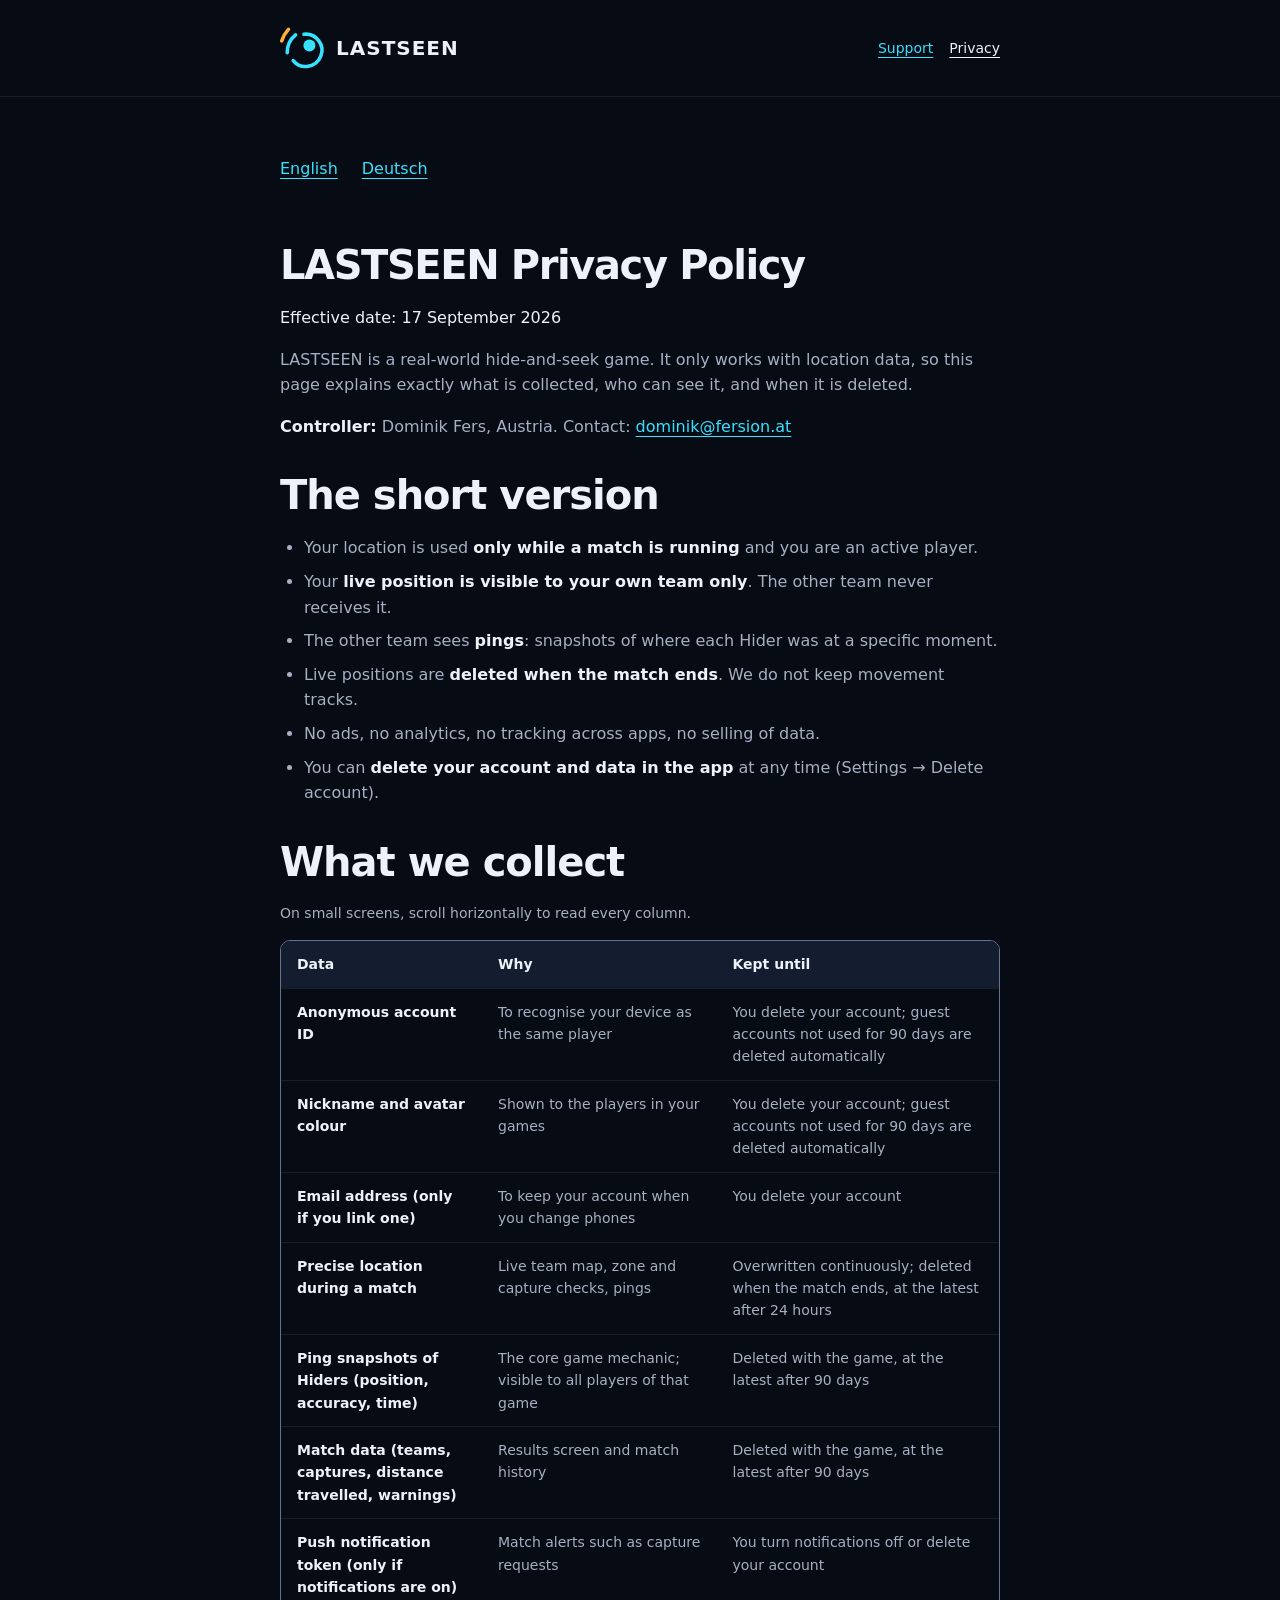
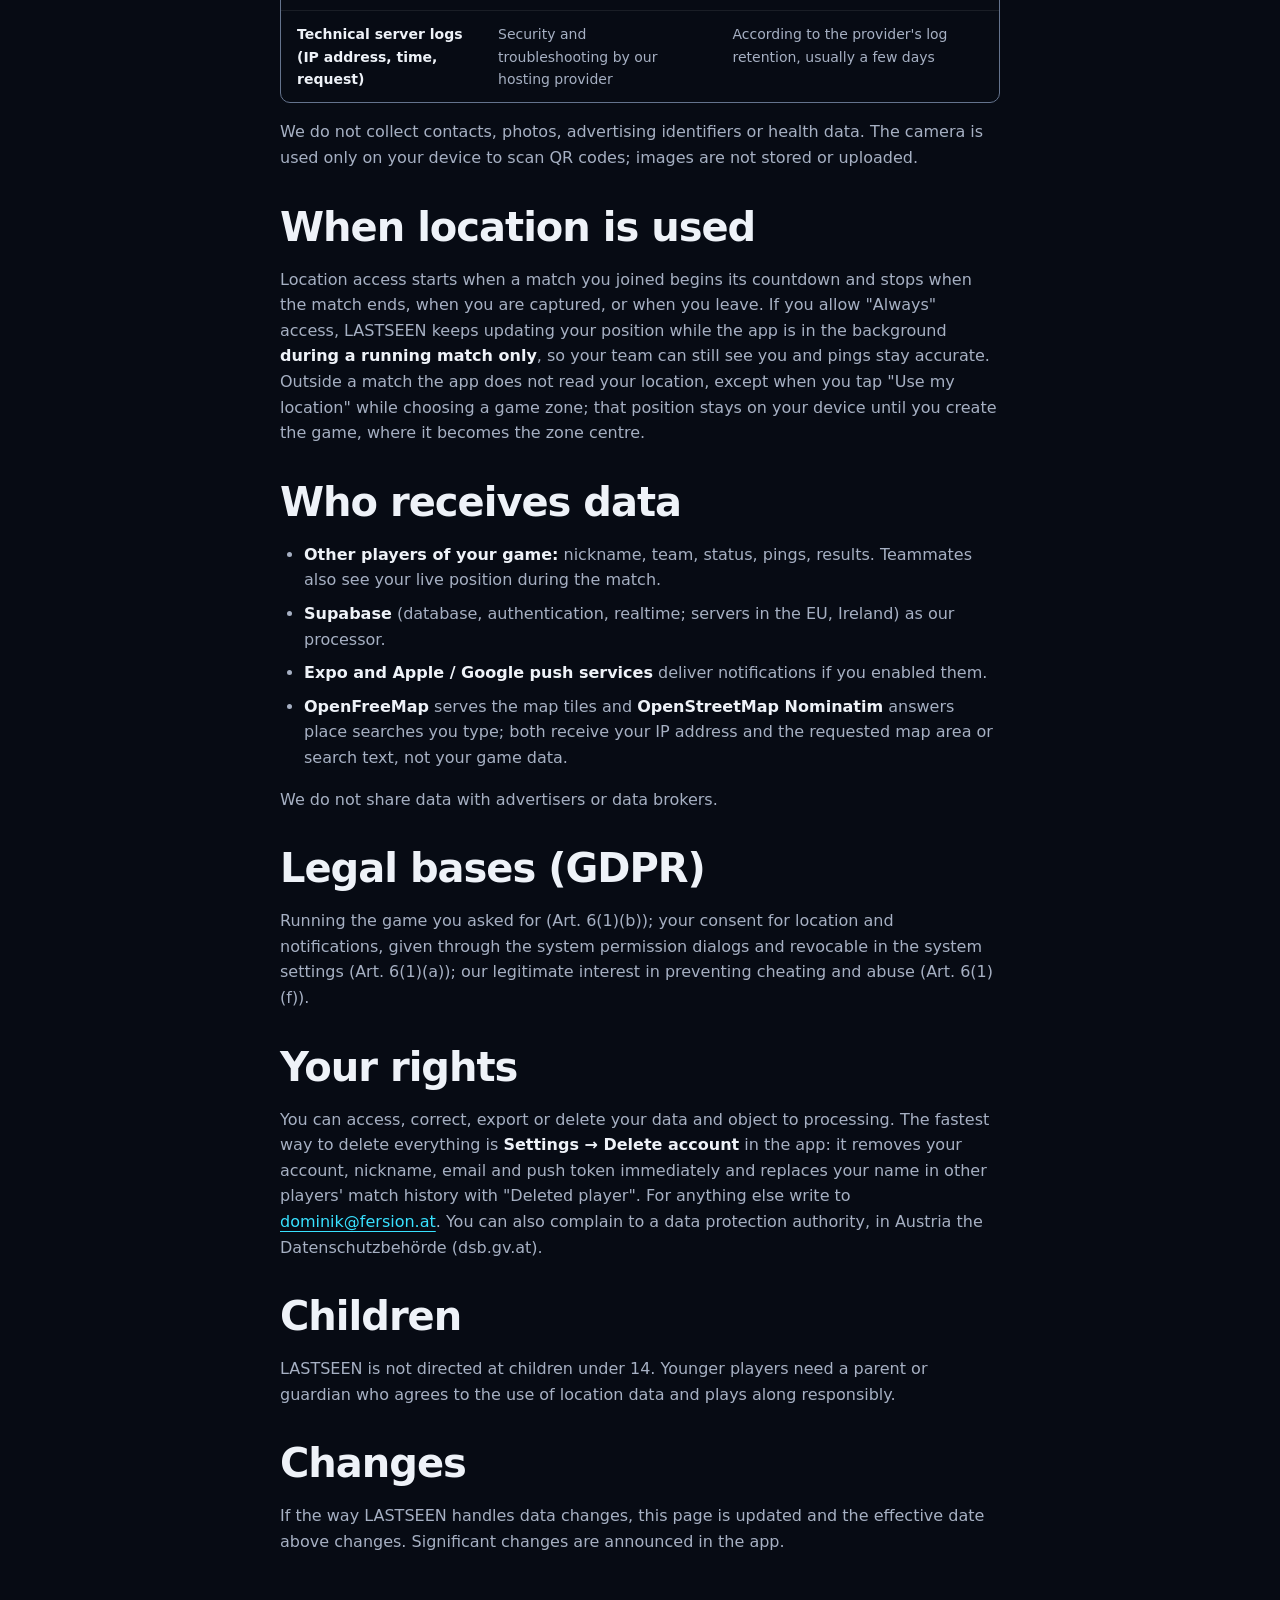
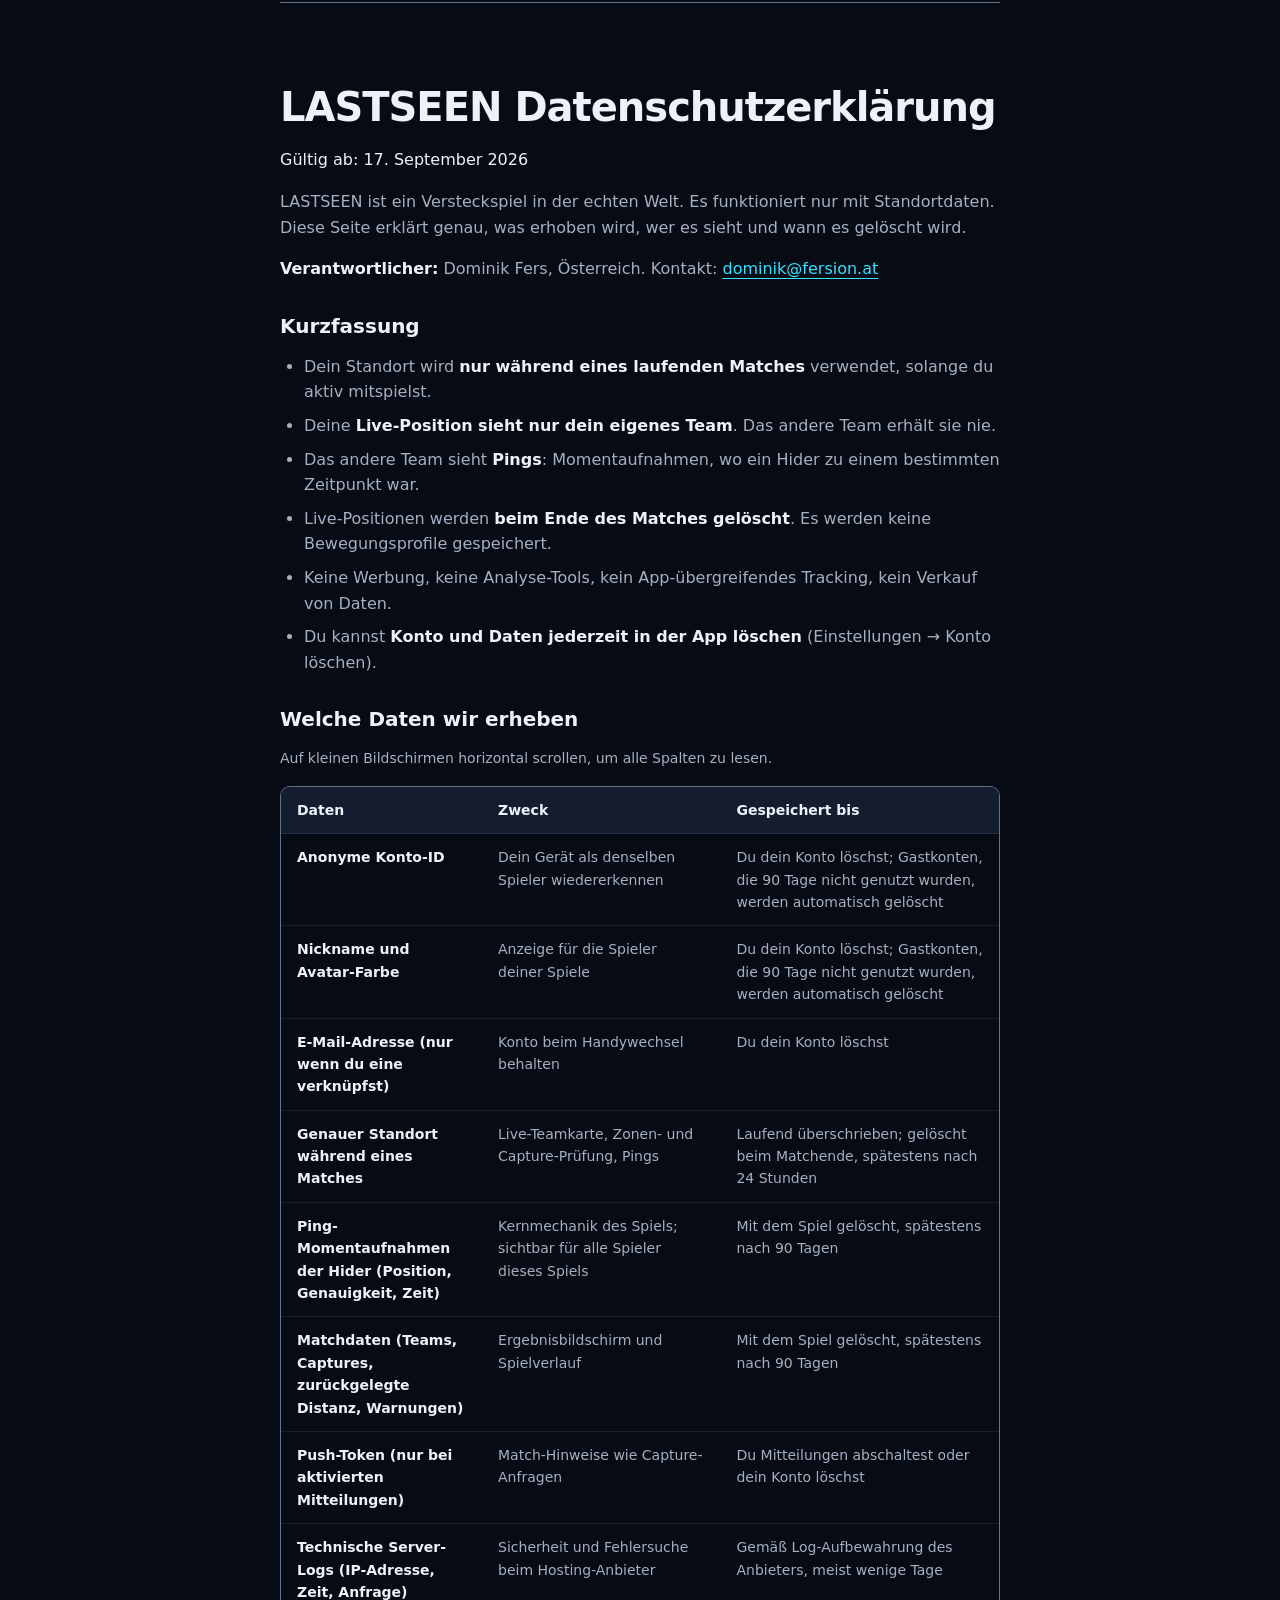
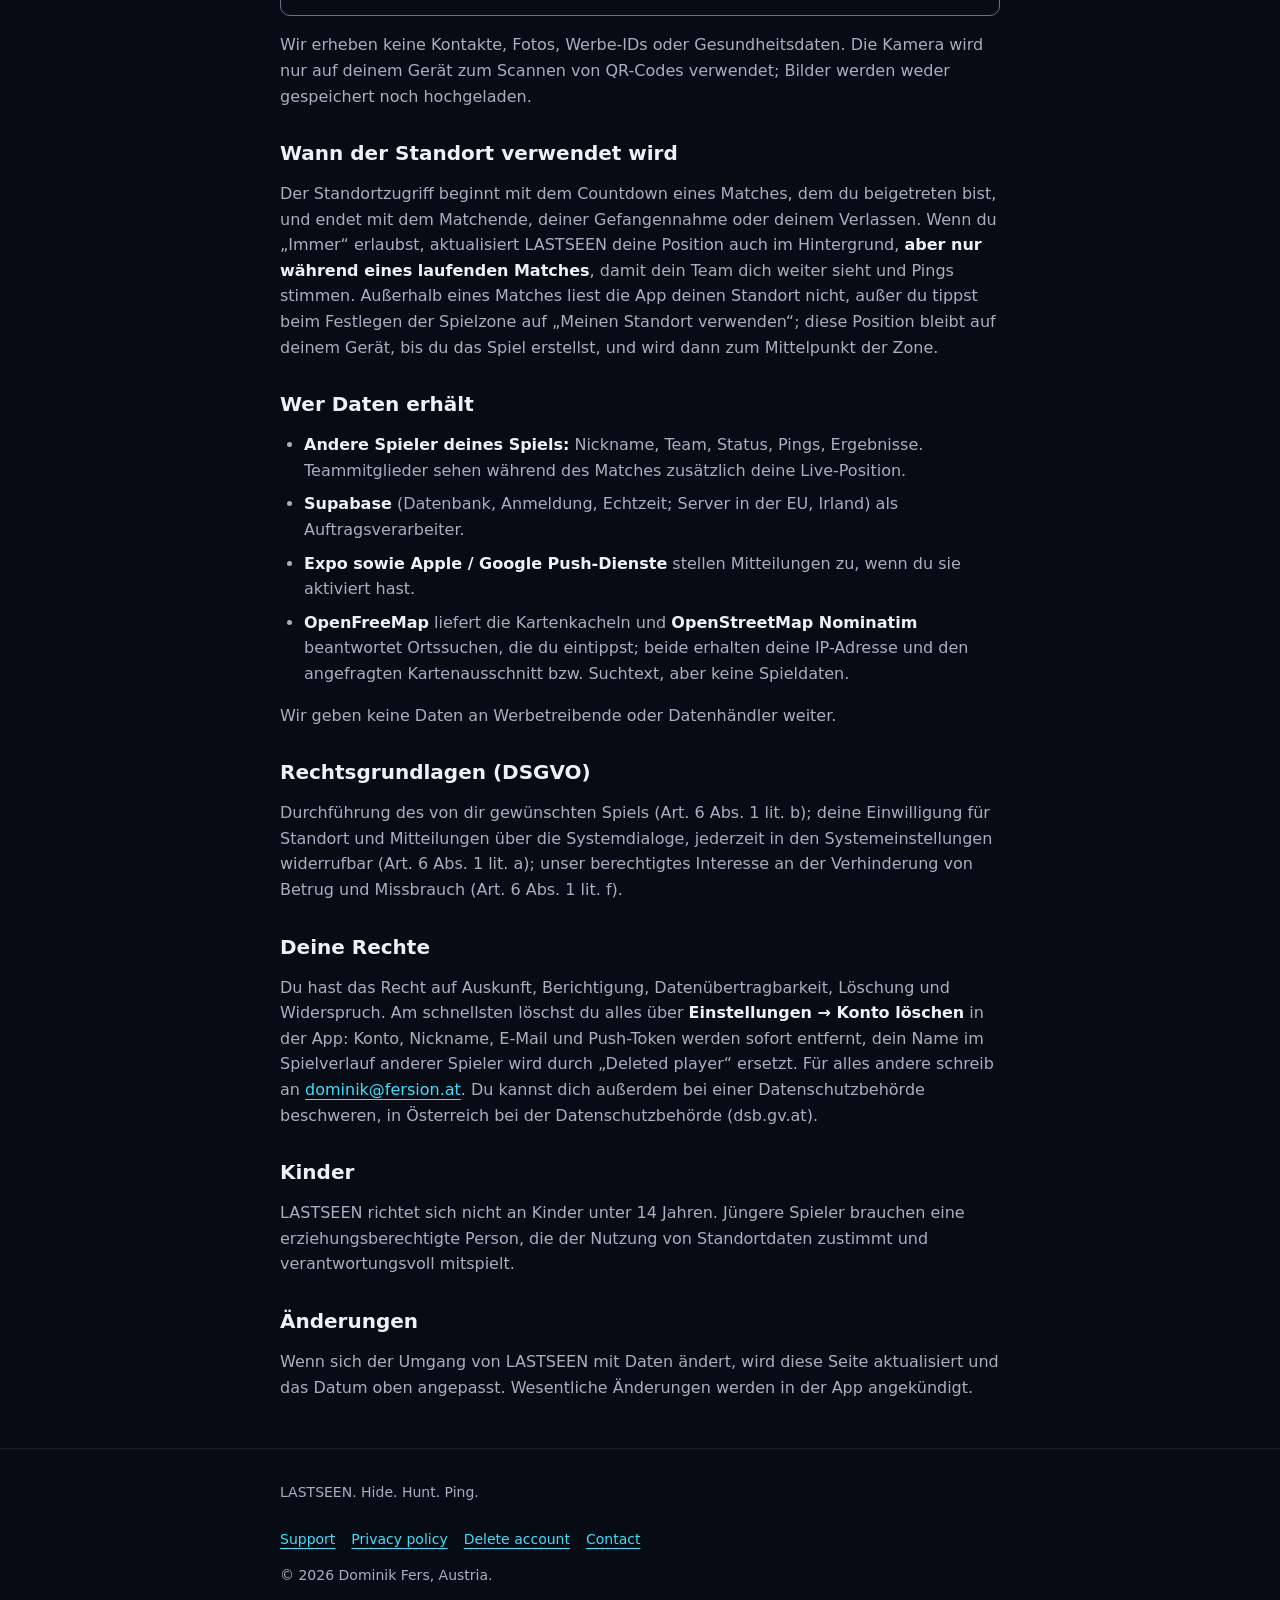
==== privacy/index.html @ 131e546f "Publish LASTSEEN support, privacy and account deletion pages" ====
<!doctype html>
<html lang="en">
<head>
<meta charset="utf-8">
<meta name="viewport" content="width=device-width, initial-scale=1">
<title>Privacy policy | LASTSEEN</title>
<meta name="description" content="What LASTSEEN collects, who can see it and when it is deleted. Full privacy policy in English and German, effective 17 September 2026.">
<meta name="theme-color" content="#070B14">

<link rel="icon" type="image/svg+xml" href="data:image/svg+xml,%3Csvg%20xmlns%3D%22http%3A%2F%2Fwww.w3.org%2F2000%2Fsvg%22%20viewBox%3D%220%200%2080%2080%22%3E%3Crect%20width%3D%2280%22%20height%3D%2280%22%20rx%3D%2220%22%20fill%3D%22%23070B14%22%2F%3E%3Cg%20fill%3D%22none%22%20stroke-linecap%3D%22round%22%20stroke-linejoin%3D%22round%22%3E%0A%20%20%20%20%3Cpath%20d%3D%22M40%2017A27%2027%200%201%201%2022%2061%22%20stroke%3D%22%2338E1FF%22%20stroke-width%3D%226%22%2F%3E%0A%20%20%20%20%3Cpath%20d%3D%22M26%2018A38%2038%200%200%200%2012%2048%22%20stroke%3D%22%2338E1FF%22%20stroke-width%3D%226%22%2F%3E%0A%20%20%20%20%3Cpath%20d%3D%22M14%209A51%2051%200%200%200%203%2028%22%20stroke%3D%22%23FFB03B%22%20stroke-width%3D%226%22%2F%3E%0A%20%20%20%20%3Ccircle%20cx%3D%2249%22%20cy%3D%2236%22%20r%3D%2210%22%20fill%3D%22%2338E1FF%22%20stroke%3D%22none%22%2F%3E%0A%20%20%3C%2Fg%3E%3C%2Fsvg%3E">
<link rel="stylesheet" href="../styles.css">
</head>
<body>
<a class="skip-link" href="#main">Skip to content</a>
<header class="site-header">
  <div class="wrap header-inner">
    <a class="brand" href="../index.html" aria-label="LASTSEEN home"><svg xmlns="http://www.w3.org/2000/svg" viewBox="0 0 80 80" aria-hidden="true" focusable="false"><g fill="none" stroke-linecap="round" stroke-linejoin="round">
    <path d="M40 17A27 27 0 1 1 22 61" stroke="#38E1FF" stroke-width="6"/>
    <path d="M26 18A38 38 0 0 0 12 48" stroke="#38E1FF" stroke-width="6"/>
    <path d="M14 9A51 51 0 0 0 3 28" stroke="#FFB03B" stroke-width="6"/>
    <circle cx="49" cy="36" r="10" fill="#38E1FF" stroke="none"/>
  </g></svg><span>LASTSEEN</span></a>
    <nav class="site-nav" aria-label="Main navigation">
      <a href="../index.html#support">Support</a>
      <a href="../privacy/index.html" aria-current="page">Privacy</a>
    </nav>
  </div>
</header>
<main class="wrap" id="main" tabindex="-1">
<nav class="language-nav" aria-label="Policy language"><a href="#english" lang="en" hreflang="en">English</a><a href="#deutsch" lang="de" hreflang="de">Deutsch</a></nav>
<section class="document" id="english" lang="en" aria-label="Privacy policy in English">
<h1>LASTSEEN Privacy Policy</h1>
<p class="effective">Effective date: 17 September 2026</p>
<p>LASTSEEN is a real-world hide-and-seek game. It only works with location data, so this page explains exactly what is collected, who can see it, and when it is deleted.</p>
<p><strong>Controller:</strong> Dominik Fers, Austria. Contact: <a href="mailto:dominik@fersion.at?subject=LASTSEEN">dominik@fersion.at</a></p>
<h2>The short version</h2>
<ul>
<li>Your location is used <strong>only while a match is running</strong> and you are an active player.</li>
<li>Your <strong>live position is visible to your own team only</strong>. The other team never receives it.</li>
<li>The other team sees <strong>pings</strong>: snapshots of where each Hider was at a specific moment.</li>
<li>Live positions are <strong>deleted when the match ends</strong>. We do not keep movement tracks.</li>
<li>No ads, no analytics, no tracking across apps, no selling of data.</li>
<li>You can <strong>delete your account and data in the app</strong> at any time (Settings → Delete account).</li>
</ul>
<h2>What we collect</h2>
<p class="table-hint">On small screens, scroll horizontally to read every column.</p>
<div class="table-scroll" role="region" aria-label="What we collect" tabindex="0">
<table><caption class="sr-only">What we collect</caption>
<thead><tr><th scope="col">Data</th><th scope="col">Why</th><th scope="col">Kept until</th></tr></thead>
<tbody>
<tr><th scope="row">Anonymous account ID</th><td>To recognise your device as the same player</td><td>You delete your account; guest accounts not used for 90 days are deleted automatically</td></tr>
<tr><th scope="row">Nickname and avatar colour</th><td>Shown to the players in your games</td><td>You delete your account; guest accounts not used for 90 days are deleted automatically</td></tr>
<tr><th scope="row">Email address (only if you link one)</th><td>To keep your account when you change phones</td><td>You delete your account</td></tr>
<tr><th scope="row">Precise location during a match</th><td>Live team map, zone and capture checks, pings</td><td>Overwritten continuously; deleted when the match ends, at the latest after 24 hours</td></tr>
<tr><th scope="row">Ping snapshots of Hiders (position, accuracy, time)</th><td>The core game mechanic; visible to all players of that game</td><td>Deleted with the game, at the latest after 90 days</td></tr>
<tr><th scope="row">Match data (teams, captures, distance travelled, warnings)</th><td>Results screen and match history</td><td>Deleted with the game, at the latest after 90 days</td></tr>
<tr><th scope="row">Push notification token (only if notifications are on)</th><td>Match alerts such as capture requests</td><td>You turn notifications off or delete your account</td></tr>
<tr><th scope="row">Technical server logs (IP address, time, request)</th><td>Security and troubleshooting by our hosting provider</td><td>According to the provider's log retention, usually a few days</td></tr>
</tbody></table></div>
<p>We do not collect contacts, photos, advertising identifiers or health data. The camera is used only on your device to scan QR codes; images are not stored or uploaded.</p>
<h2>When location is used</h2>
<p>Location access starts when a match you joined begins its countdown and stops when the match ends, when you are captured, or when you leave. If you allow &quot;Always&quot; access, LASTSEEN keeps updating your position while the app is in the background <strong>during a running match only</strong>, so your team can still see you and pings stay accurate. Outside a match the app does not read your location, except when you tap &quot;Use my location&quot; while choosing a game zone; that position stays on your device until you create the game, where it becomes the zone centre.</p>
<h2>Who receives data</h2>
<ul>
<li><strong>Other players of your game:</strong> nickname, team, status, pings, results. Teammates also see your live position during the match.</li>
<li><strong>Supabase</strong> (database, authentication, realtime; servers in the EU, Ireland) as our processor.</li>
<li><strong>Expo and Apple / Google push services</strong> deliver notifications if you enabled them.</li>
<li><strong>OpenFreeMap</strong> serves the map tiles and <strong>OpenStreetMap Nominatim</strong> answers place searches you type; both receive your IP address and the requested map area or search text, not your game data.</li>
</ul>
<p>We do not share data with advertisers or data brokers.</p>
<h2>Legal bases (GDPR)</h2>
<p>Running the game you asked for (Art. 6(1)(b)); your consent for location and notifications, given through the system permission dialogs and revocable in the system settings (Art. 6(1)(a)); our legitimate interest in preventing cheating and abuse (Art. 6(1)(f)).</p>
<h2>Your rights</h2>
<p>You can access, correct, export or delete your data and object to processing. The fastest way to delete everything is <strong>Settings → Delete account</strong> in the app: it removes your account, nickname, email and push token immediately and replaces your name in other players' match history with &quot;Deleted player&quot;. For anything else write to <a href="mailto:dominik@fersion.at?subject=LASTSEEN">dominik@fersion.at</a>. You can also complain to a data protection authority, in Austria the Datenschutzbehörde (dsb.gv.at).</p>
<h2>Children</h2>
<p>LASTSEEN is not directed at children under 14. Younger players need a parent or guardian who agrees to the use of location data and plays along responsibly.</p>
<h2>Changes</h2>
<p>If the way LASTSEEN handles data changes, this page is updated and the effective date above changes. Significant changes are announced in the app.</p>
</section>
<section class="document" id="deutsch" lang="de" aria-label="Datenschutzerklärung auf Deutsch">
<h2>LASTSEEN Datenschutzerklärung</h2>
<p class="effective">Gültig ab: 17. September 2026</p>
<p>LASTSEEN ist ein Versteckspiel in der echten Welt. Es funktioniert nur mit Standortdaten. Diese Seite erklärt genau, was erhoben wird, wer es sieht und wann es gelöscht wird.</p>
<p><strong>Verantwortlicher:</strong> Dominik Fers, Österreich. Kontakt: <a href="mailto:dominik@fersion.at?subject=LASTSEEN">dominik@fersion.at</a></p>
<h3>Kurzfassung</h3>
<ul>
<li>Dein Standort wird <strong>nur während eines laufenden Matches</strong> verwendet, solange du aktiv mitspielst.</li>
<li>Deine <strong>Live-Position sieht nur dein eigenes Team</strong>. Das andere Team erhält sie nie.</li>
<li>Das andere Team sieht <strong>Pings</strong>: Momentaufnahmen, wo ein Hider zu einem bestimmten Zeitpunkt war.</li>
<li>Live-Positionen werden <strong>beim Ende des Matches gelöscht</strong>. Es werden keine Bewegungsprofile gespeichert.</li>
<li>Keine Werbung, keine Analyse-Tools, kein App-übergreifendes Tracking, kein Verkauf von Daten.</li>
<li>Du kannst <strong>Konto und Daten jederzeit in der App löschen</strong> (Einstellungen → Konto löschen).</li>
</ul>
<h3>Welche Daten wir erheben</h3>
<p class="table-hint">Auf kleinen Bildschirmen horizontal scrollen, um alle Spalten zu lesen.</p>
<div class="table-scroll" role="region" aria-label="Welche Daten wir erheben" tabindex="0">
<table><caption class="sr-only">Welche Daten wir erheben</caption>
<thead><tr><th scope="col">Daten</th><th scope="col">Zweck</th><th scope="col">Gespeichert bis</th></tr></thead>
<tbody>
<tr><th scope="row">Anonyme Konto-ID</th><td>Dein Gerät als denselben Spieler wiedererkennen</td><td>Du dein Konto löschst; Gastkonten, die 90 Tage nicht genutzt wurden, werden automatisch gelöscht</td></tr>
<tr><th scope="row">Nickname und Avatar-Farbe</th><td>Anzeige für die Spieler deiner Spiele</td><td>Du dein Konto löschst; Gastkonten, die 90 Tage nicht genutzt wurden, werden automatisch gelöscht</td></tr>
<tr><th scope="row">E-Mail-Adresse (nur wenn du eine verknüpfst)</th><td>Konto beim Handywechsel behalten</td><td>Du dein Konto löschst</td></tr>
<tr><th scope="row">Genauer Standort während eines Matches</th><td>Live-Teamkarte, Zonen- und Capture-Prüfung, Pings</td><td>Laufend überschrieben; gelöscht beim Matchende, spätestens nach 24 Stunden</td></tr>
<tr><th scope="row">Ping-Momentaufnahmen der Hider (Position, Genauigkeit, Zeit)</th><td>Kernmechanik des Spiels; sichtbar für alle Spieler dieses Spiels</td><td>Mit dem Spiel gelöscht, spätestens nach 90 Tagen</td></tr>
<tr><th scope="row">Matchdaten (Teams, Captures, zurückgelegte Distanz, Warnungen)</th><td>Ergebnisbildschirm und Spielverlauf</td><td>Mit dem Spiel gelöscht, spätestens nach 90 Tagen</td></tr>
<tr><th scope="row">Push-Token (nur bei aktivierten Mitteilungen)</th><td>Match-Hinweise wie Capture-Anfragen</td><td>Du Mitteilungen abschaltest oder dein Konto löschst</td></tr>
<tr><th scope="row">Technische Server-Logs (IP-Adresse, Zeit, Anfrage)</th><td>Sicherheit und Fehlersuche beim Hosting-Anbieter</td><td>Gemäß Log-Aufbewahrung des Anbieters, meist wenige Tage</td></tr>
</tbody></table></div>
<p>Wir erheben keine Kontakte, Fotos, Werbe-IDs oder Gesundheitsdaten. Die Kamera wird nur auf deinem Gerät zum Scannen von QR-Codes verwendet; Bilder werden weder gespeichert noch hochgeladen.</p>
<h3>Wann der Standort verwendet wird</h3>
<p>Der Standortzugriff beginnt mit dem Countdown eines Matches, dem du beigetreten bist, und endet mit dem Matchende, deiner Gefangennahme oder deinem Verlassen. Wenn du „Immer“ erlaubst, aktualisiert LASTSEEN deine Position auch im Hintergrund, <strong>aber nur während eines laufenden Matches</strong>, damit dein Team dich weiter sieht und Pings stimmen. Außerhalb eines Matches liest die App deinen Standort nicht, außer du tippst beim Festlegen der Spielzone auf „Meinen Standort verwenden“; diese Position bleibt auf deinem Gerät, bis du das Spiel erstellst, und wird dann zum Mittelpunkt der Zone.</p>
<h3>Wer Daten erhält</h3>
<ul>
<li><strong>Andere Spieler deines Spiels:</strong> Nickname, Team, Status, Pings, Ergebnisse. Teammitglieder sehen während des Matches zusätzlich deine Live-Position.</li>
<li><strong>Supabase</strong> (Datenbank, Anmeldung, Echtzeit; Server in der EU, Irland) als Auftragsverarbeiter.</li>
<li><strong>Expo sowie Apple / Google Push-Dienste</strong> stellen Mitteilungen zu, wenn du sie aktiviert hast.</li>
<li><strong>OpenFreeMap</strong> liefert die Kartenkacheln und <strong>OpenStreetMap Nominatim</strong> beantwortet Ortssuchen, die du eintippst; beide erhalten deine IP-Adresse und den angefragten Kartenausschnitt bzw. Suchtext, aber keine Spieldaten.</li>
</ul>
<p>Wir geben keine Daten an Werbetreibende oder Datenhändler weiter.</p>
<h3>Rechtsgrundlagen (DSGVO)</h3>
<p>Durchführung des von dir gewünschten Spiels (Art. 6 Abs. 1 lit. b); deine Einwilligung für Standort und Mitteilungen über die Systemdialoge, jederzeit in den Systemeinstellungen widerrufbar (Art. 6 Abs. 1 lit. a); unser berechtigtes Interesse an der Verhinderung von Betrug und Missbrauch (Art. 6 Abs. 1 lit. f).</p>
<h3>Deine Rechte</h3>
<p>Du hast das Recht auf Auskunft, Berichtigung, Datenübertragbarkeit, Löschung und Widerspruch. Am schnellsten löschst du alles über <strong>Einstellungen → Konto löschen</strong> in der App: Konto, Nickname, E-Mail und Push-Token werden sofort entfernt, dein Name im Spielverlauf anderer Spieler wird durch „Deleted player“ ersetzt. Für alles andere schreib an <a href="mailto:dominik@fersion.at?subject=LASTSEEN">dominik@fersion.at</a>. Du kannst dich außerdem bei einer Datenschutzbehörde beschweren, in Österreich bei der Datenschutzbehörde (dsb.gv.at).</p>
<h3>Kinder</h3>
<p>LASTSEEN richtet sich nicht an Kinder unter 14 Jahren. Jüngere Spieler brauchen eine erziehungsberechtigte Person, die der Nutzung von Standortdaten zustimmt und verantwortungsvoll mitspielt.</p>
<h3>Änderungen</h3>
<p>Wenn sich der Umgang von LASTSEEN mit Daten ändert, wird diese Seite aktualisiert und das Datum oben angepasst. Wesentliche Änderungen werden in der App angekündigt.</p>
</section>
</main>
<footer class="site-footer">
  <div class="wrap">
    <p>LASTSEEN. Hide. Hunt. Ping.</p>
    <nav class="site-nav" aria-label="Footer navigation">
      <a href="../index.html#support">Support</a>
      <a href="../privacy/index.html">Privacy policy</a>
      <a href="../delete-account/index.html">Delete account</a>
      <a href="mailto:dominik@fersion.at?subject=LASTSEEN">Contact</a>
    </nav>
    <p>© 2026 Dominik Fers, Austria.</p>
  </div>
</footer>
</body>
</html>
---- styles.css ----
:root {
  color-scheme: dark;
  --bg: #070b14;
  --card: #0e1523;
  --overlay: #141d30;
  --text: #eef2f8;
  --secondary: #a6b0c3;
  --cyan: #38e1ff;
  --amber: #ffb03b;
  --line: #64738d;
  --subtle: rgb(255 255 255 / 8%);
  --radius: 20px;
  --small-radius: 10px;
  --xs: 4px;
  --sm: 8px;
  --md: 12px;
  --lg: 16px;
  --xl: 24px;
  --xxl: 32px;
  --xxxl: 48px;
  --gutter: clamp(var(--lg), 5vw, var(--xxl));
  --width: 720px;
  --body: 1rem;
  --caption: 0.875rem;
  --heading: 1.25rem;
  --title: clamp(1.75rem, 5vw, 2.5rem);
  --display: clamp(2.5rem, 8vw, 4.5rem);
  --target: 48px;
  --rule: 1px;
  --focus-width: 3px;
  font-family: -apple-system, BlinkMacSystemFont, "Segoe UI", system-ui, sans-serif;
  font-size: 100%;
  line-height: 1.6;
  background: var(--bg);
  color: var(--text);
}
* { box-sizing: border-box; }
body { margin: 0; }
a { color: var(--cyan); text-underline-offset: var(--xs); overflow-wrap: anywhere; }
a:hover { text-decoration-thickness: var(--focus-width); }
:focus-visible { outline: var(--focus-width) solid var(--cyan); outline-offset: var(--xs); }
::selection { color: var(--bg); background: var(--cyan); }
h1, h2, h3, p { margin: 0; }
h1, h2, h3 { line-height: 1.2; text-wrap: balance; overflow-wrap: anywhere; }
h1 { font-size: var(--title); letter-spacing: -0.035em; }
h2 { font-size: var(--title); letter-spacing: -0.025em; }
h3 { font-size: var(--heading); }
p, li { overflow-wrap: anywhere; }
p { color: var(--secondary); }
strong { color: var(--text); font-weight: 650; }
svg { display: block; flex-shrink: 0; }
section, h1, h2, h3 { scroll-margin-block-start: var(--xl); }
.wrap { width: min(100% - var(--gutter) * 2, var(--width)); margin-inline: auto; }
.site-header { padding-block: var(--xl); border-bottom: var(--rule) solid var(--subtle); }
.header-inner, .site-nav, .brand { display: flex; align-items: center; gap: var(--xl); flex-wrap: wrap; }
.header-inner { justify-content: space-between; gap: var(--md); }
.brand { gap: var(--sm); color: var(--text); text-decoration: none; min-height: var(--target); }
.brand span { font-size: var(--heading); font-weight: 800; letter-spacing: 0.05em; }
.brand svg { width: var(--xxxl); height: var(--xxxl); }
.site-nav { gap: var(--lg); font-size: var(--caption); }
.site-nav a { display: inline-flex; align-items: center; min-height: var(--target); }
.site-nav a[aria-current="page"] { color: var(--text); }
main { padding-block: var(--xxxl); }
main > * + * { margin-top: var(--xxxl); }
.hero { padding-block: var(--xl); }
.hero h1 { font-size: var(--display); line-height: 1.06; margin-bottom: var(--xl); }
.hero .intro { max-width: 36rem; font-size: var(--heading); }
.hero .availability { margin-top: var(--xl); font-size: var(--caption); color: var(--text); }
.hero-links { display: flex; flex-wrap: wrap; gap: var(--md) var(--xl); margin-top: var(--xl); }
.button-link { display: inline-flex; align-items: center; justify-content: center; min-height: var(--target); }
.button-link { padding: var(--md) var(--xl); border-radius: var(--small-radius); font-weight: 650; }
.button-link { background: var(--cyan); color: var(--bg); text-decoration: none; }
.button-link:hover { background: var(--text); }
.hero-links > a:not(.button-link) { display: inline-flex; align-items: center; min-height: var(--target); }
.features { display: grid; gap: var(--xl); grid-template-columns: repeat(3, minmax(0, 1fr)); }
.feature { border-top: var(--focus-width) solid var(--text); padding-top: var(--lg); }
.feature h2 { font-size: var(--heading); letter-spacing: 0.06em; }
.feature h3 { font-size: var(--body); line-height: 1.5; margin-block: var(--lg) var(--sm); }
.feature p { font-size: var(--caption); }
.feature.hide { border-color: var(--amber); }
.feature.hide h2 { color: var(--amber); }
.feature.hunt { border-color: var(--cyan); }
.feature.hunt h2 { color: var(--cyan); }
.card { background: var(--card); border: var(--rule) solid var(--subtle); border-radius: var(--radius); padding: var(--xl); }
.card > * + * { margin-top: var(--lg); }
.steps { padding-left: var(--xl); margin-bottom: 0; color: var(--secondary); }
.steps li { padding-left: var(--sm); }
.steps li + li { margin-top: var(--lg); }
.steps li::marker { color: var(--cyan); font-weight: 700; }
.support > p { margin-block: var(--lg) var(--xl); }
details { border-top: var(--rule) solid var(--line); }
details:last-of-type { border-bottom: var(--rule) solid var(--line); }
summary { padding-block: var(--lg); min-height: var(--target); font-weight: 650; cursor: pointer; }
summary::marker { color: var(--cyan); }
details p { margin: 0 0 var(--xl); }
details[open] summary { color: var(--cyan); }
.contact { margin-top: var(--xxl); }
.contact a { display: inline-flex; align-items: center; min-height: var(--target); }
.document > * + * { margin-top: var(--lg); }
.document h2, .document h3 { margin-top: var(--xxl); }
.document ul { padding-left: var(--xl); color: var(--secondary); }
.document li + li { margin-top: var(--sm); }
.document .effective { color: var(--text); }
.document + .document { border-top: var(--rule) solid var(--line); padding-top: var(--xxxl); }
.language-nav { display: flex; gap: var(--xl); flex-wrap: wrap; }
.language-nav a { display: inline-flex; align-items: center; min-height: var(--target); }
.table-scroll { overflow-x: auto; border: var(--rule) solid var(--line); border-radius: var(--small-radius); }
table { width: 100%; min-width: 36rem; border-collapse: collapse; font-size: var(--caption); }
th, td { padding: var(--md) var(--lg); text-align: left; vertical-align: top; border-bottom: var(--rule) solid var(--subtle); }
thead { background: var(--overlay); }
tbody th { width: 28%; font-weight: 600; }
td { color: var(--secondary); }
tbody tr:last-child > * { border-bottom: 0; }
.table-hint { font-size: var(--caption); }
.site-footer { border-top: var(--rule) solid var(--subtle); padding-block: var(--xxl) var(--xxxl); }
.site-footer .site-nav { margin-top: var(--md); }
.site-footer p { font-size: var(--caption); }
.not-found { padding-block: var(--xxxl); }
.not-found > * + * { margin-top: var(--xl); }
.not-found .code { color: var(--amber); font-size: var(--display); font-weight: 750; }
.skip-link { position: absolute; left: var(--lg); top: var(--sm); transform: translateY(-200%); z-index: 1; }
.skip-link { padding: var(--md) var(--lg); background: var(--cyan); color: var(--bg); border-radius: var(--small-radius); }
.skip-link:focus { transform: translateY(0); }
.sr-only { position: absolute; width: 1px; height: 1px; padding: 0; margin: -1px; overflow: hidden; clip-path: inset(50%); white-space: nowrap; border: 0; }
@media (max-width: 560px) {
  .features { grid-template-columns: 1fr; gap: var(--xxl); }
  .feature h3 { margin-top: var(--sm); }
  .card { padding: var(--lg); }
  .hero { padding-top: 0; }
}
@media (prefers-reduced-motion: no-preference) {
  html { scroll-behavior: smooth; }
}
@media (prefers-reduced-motion: reduce) {
  *, *::before, *::after { animation: none !important; transition: none !important; scroll-behavior: auto !important; }
}
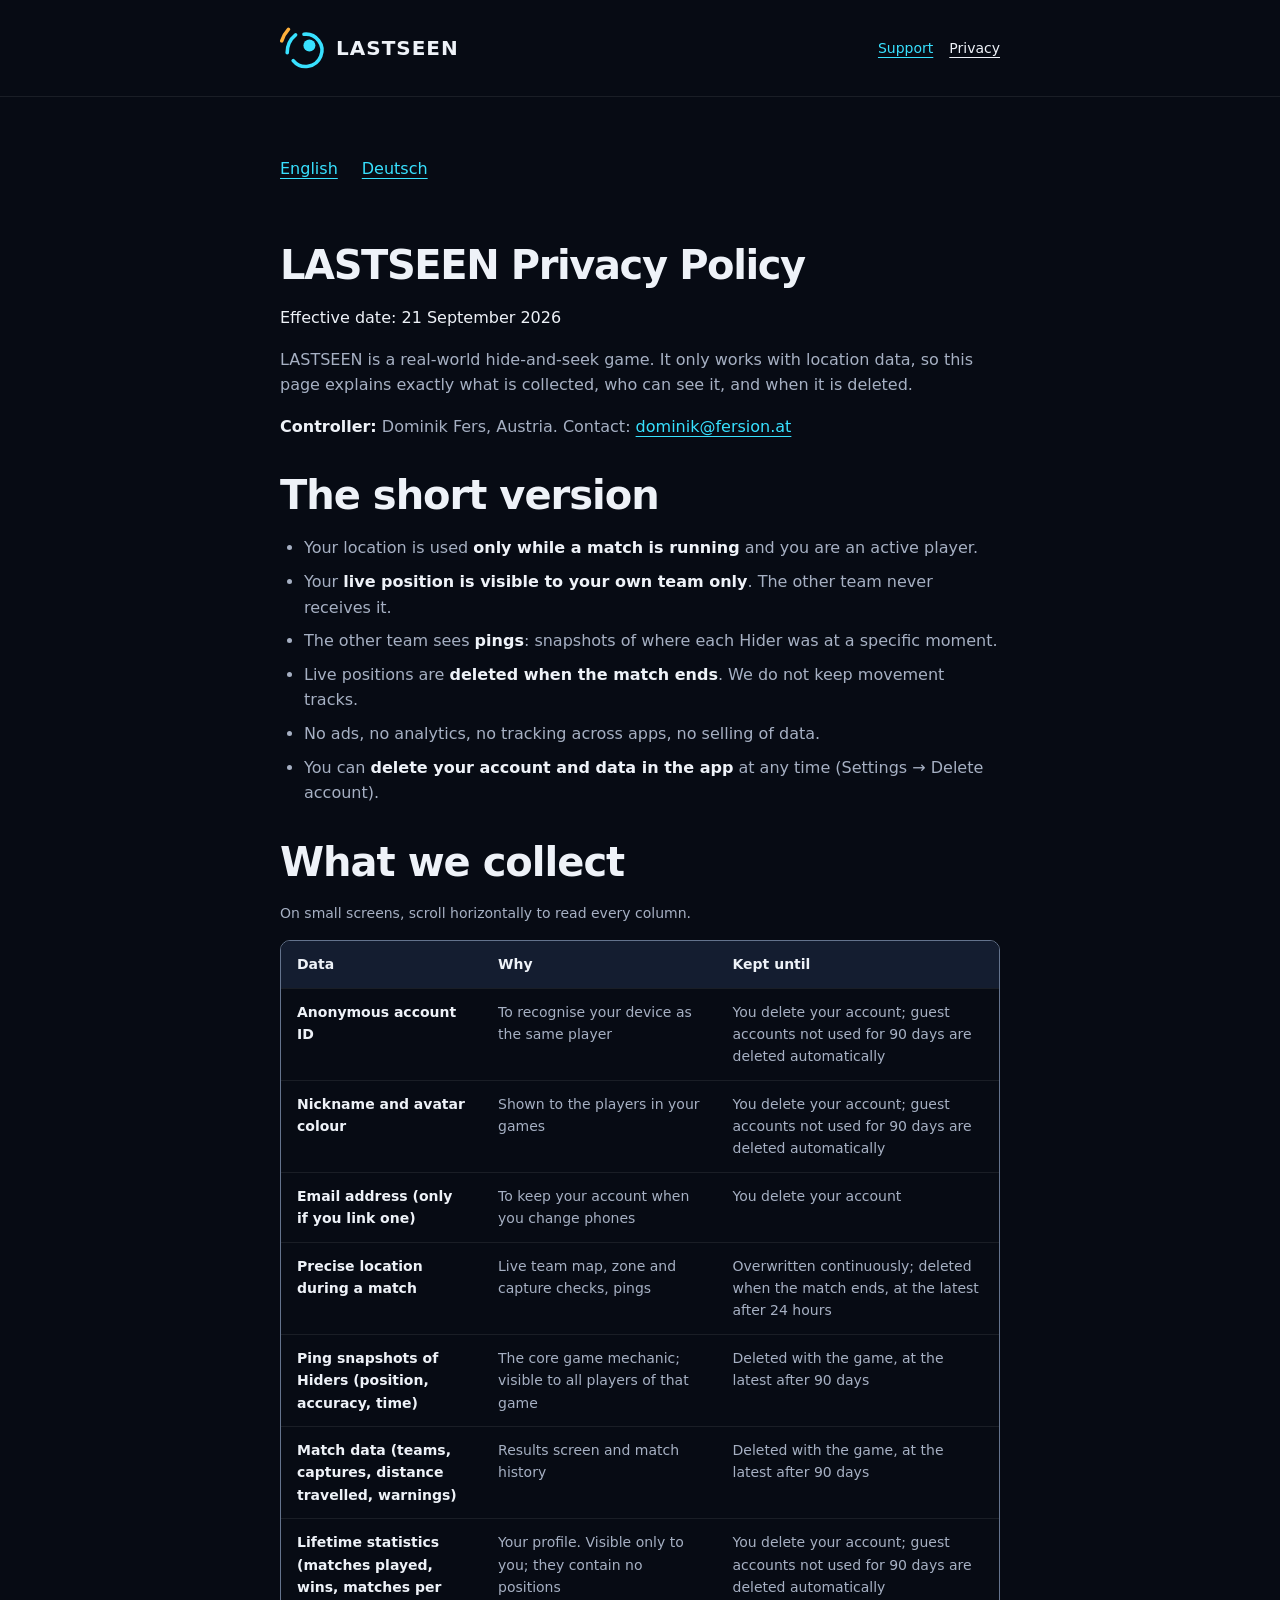
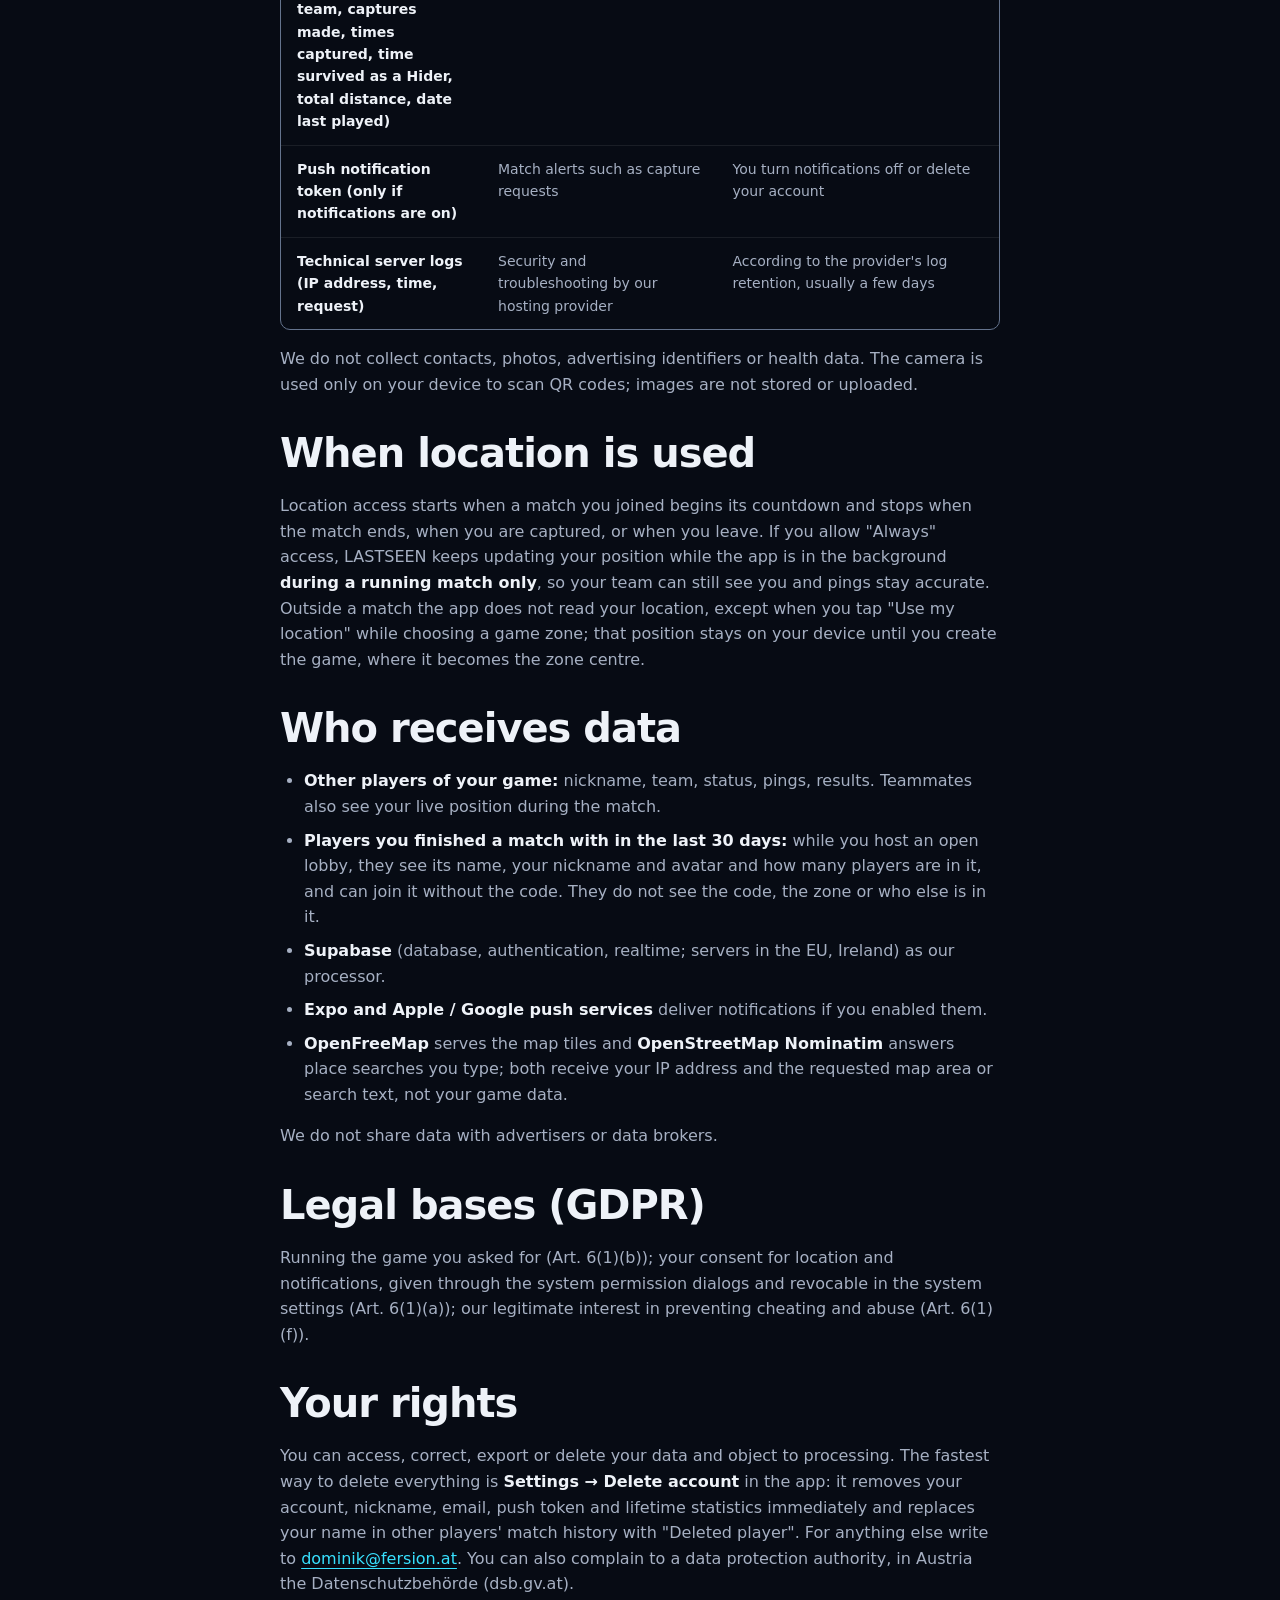
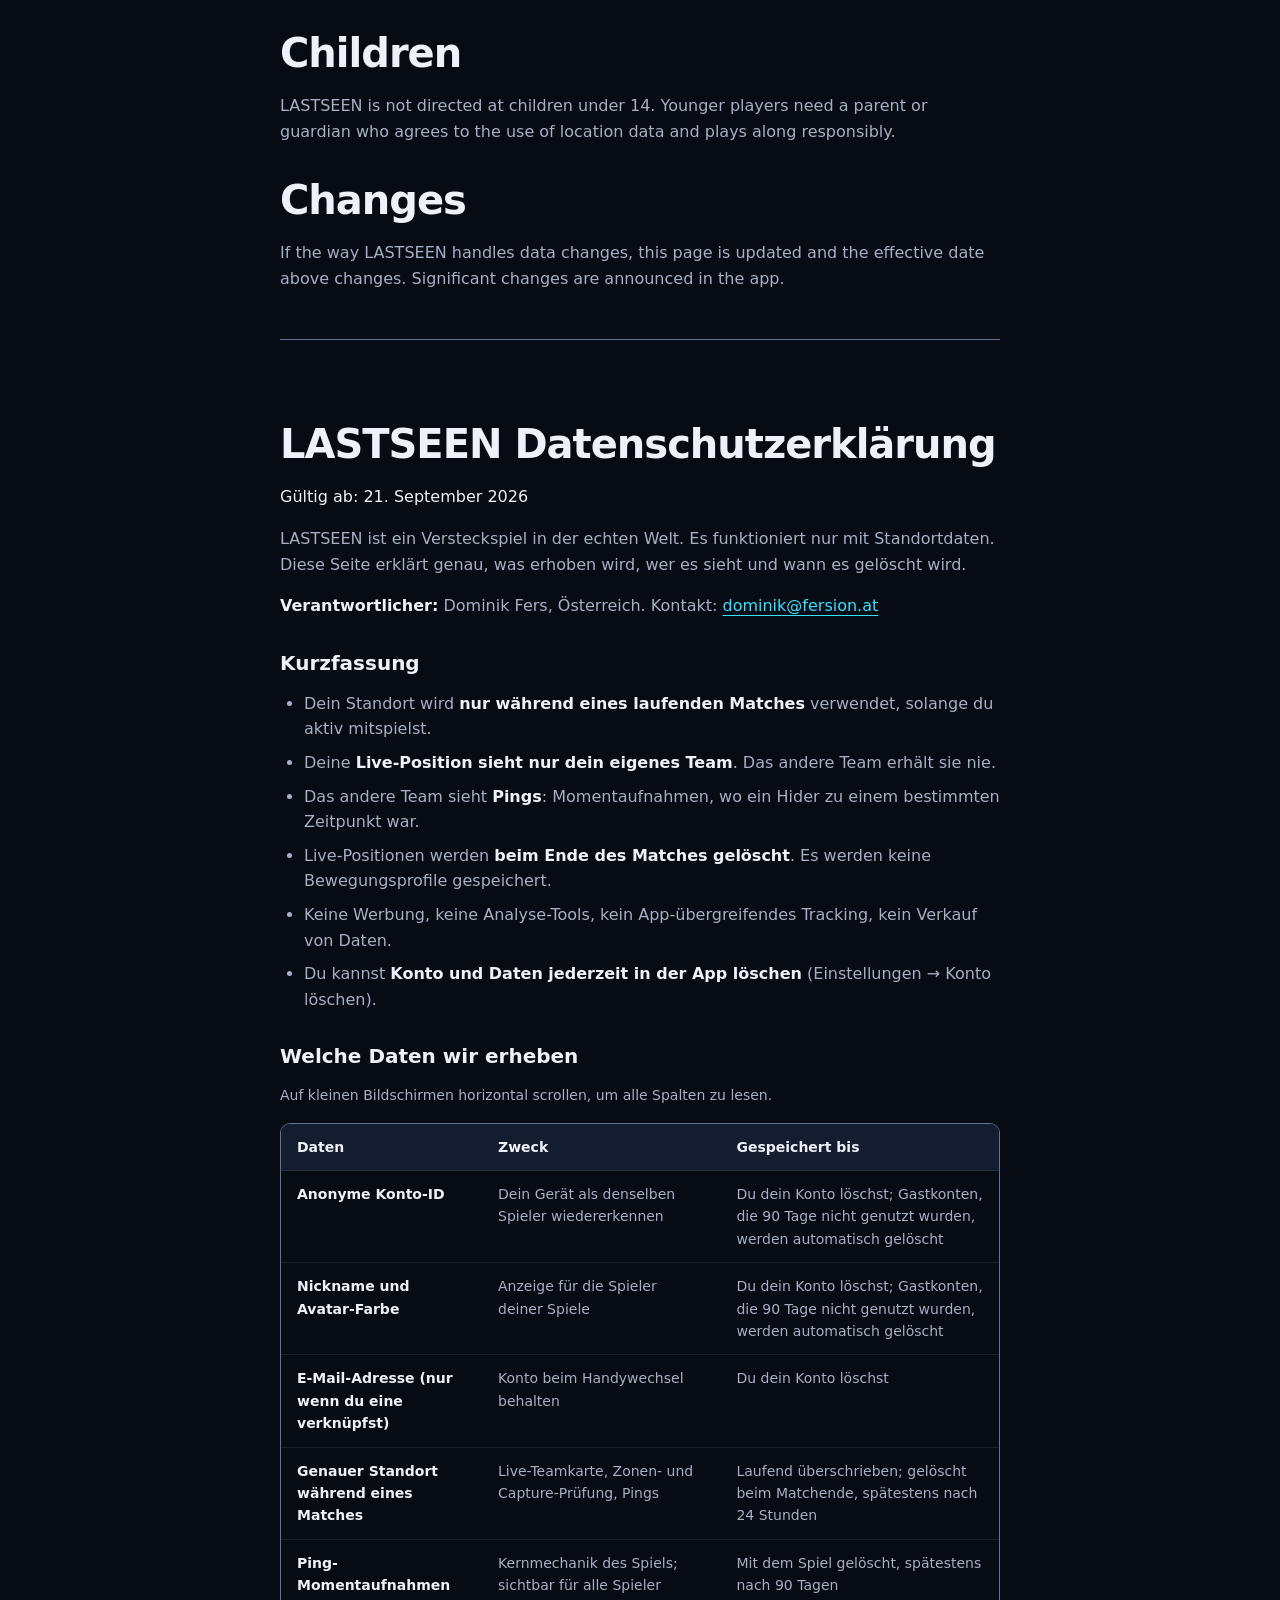
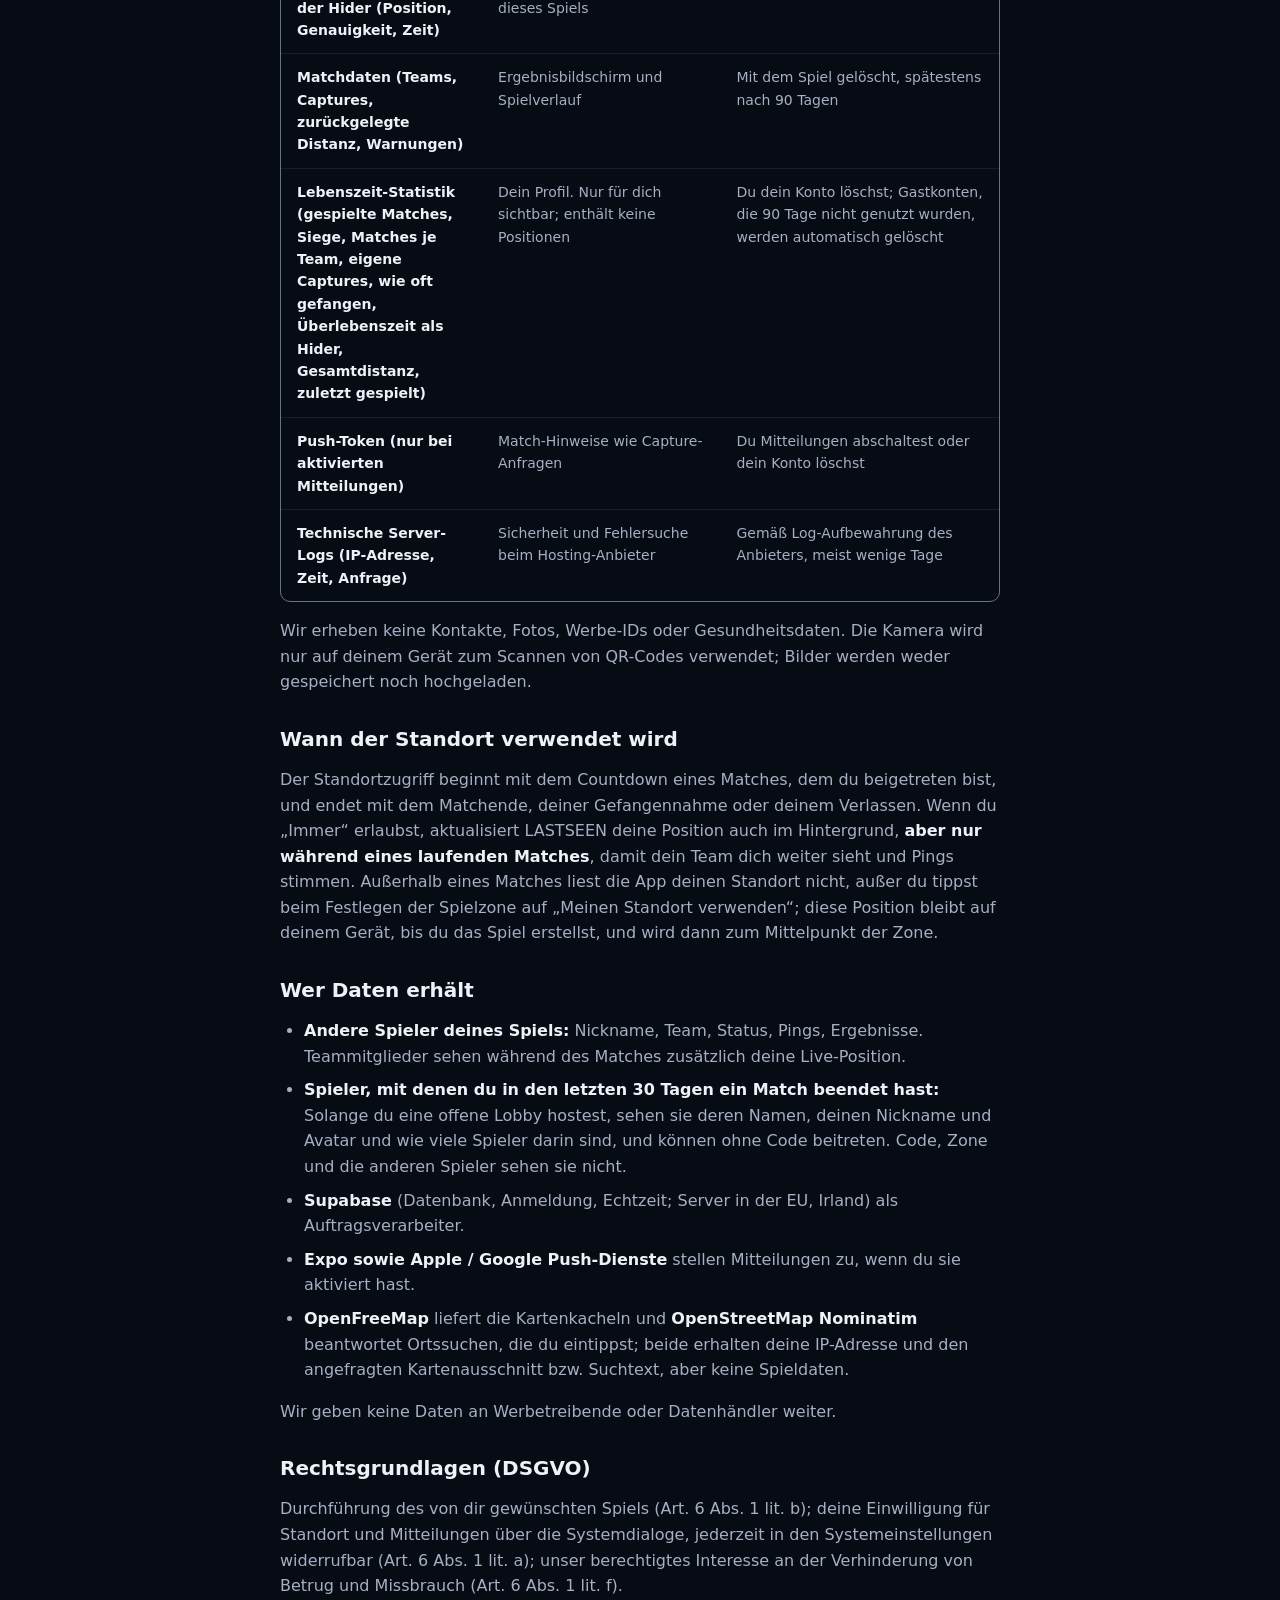
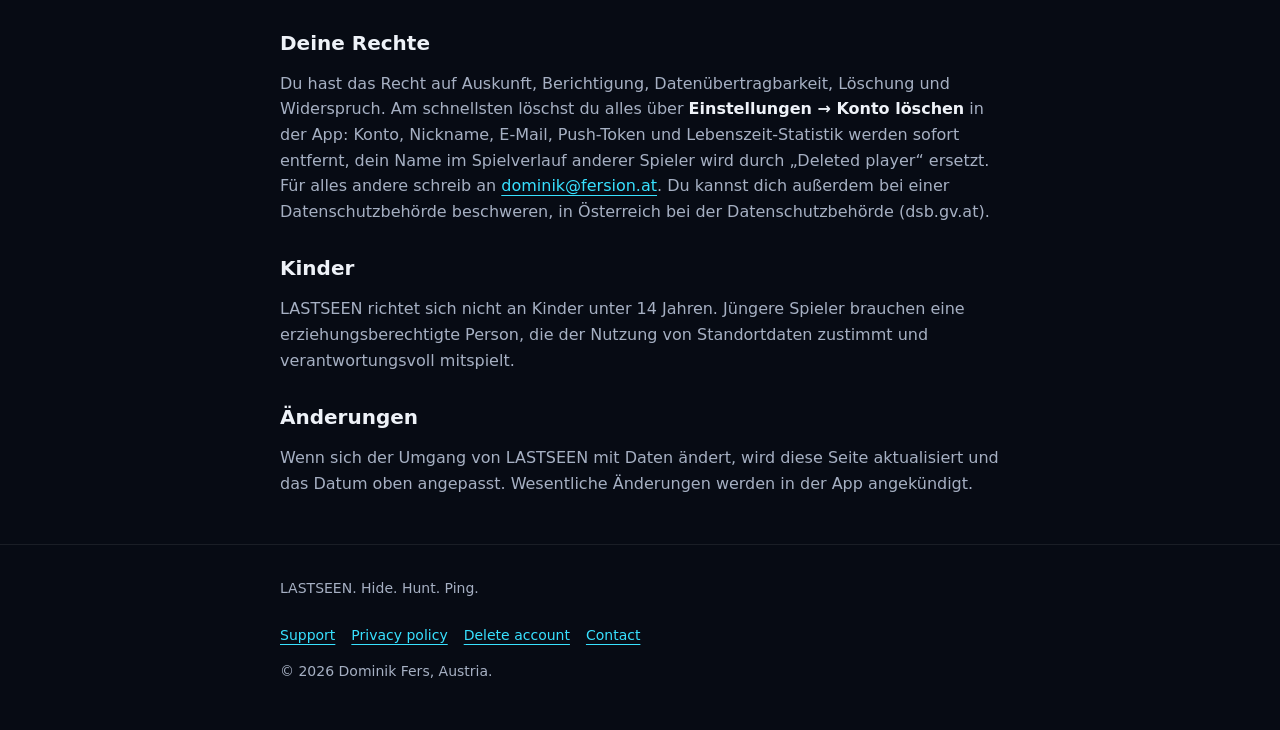
==== commit 4e5566b4: "Privacy policy: lifetime statistics and crew lobbies Adds the lifetime statistics a profile now keep" ====
--- a/privacy/index.html
+++ b/privacy/index.html
@@ -30,7 +30,7 @@
 <nav class="language-nav" aria-label="Policy language"><a href="#english" lang="en" hreflang="en">English</a><a href="#deutsch" lang="de" hreflang="de">Deutsch</a></nav>
 <section class="document" id="english" lang="en" aria-label="Privacy policy in English">
 <h1>LASTSEEN Privacy Policy</h1>
-<p class="effective">Effective date: 17 September 2026</p>
+<p class="effective">Effective date: 21 September 2026</p>
 <p>LASTSEEN is a real-world hide-and-seek game. It only works with location data, so this page explains exactly what is collected, who can see it, and when it is deleted.</p>
 <p><strong>Controller:</strong> Dominik Fers, Austria. Contact: <a href="mailto:dominik@fersion.at?subject=LASTSEEN">dominik@fersion.at</a></p>
 <h2>The short version</h2>
@@ -54,6 +54,7 @@
 <tr><th scope="row">Precise location during a match</th><td>Live team map, zone and capture checks, pings</td><td>Overwritten continuously; deleted when the match ends, at the latest after 24 hours</td></tr>
 <tr><th scope="row">Ping snapshots of Hiders (position, accuracy, time)</th><td>The core game mechanic; visible to all players of that game</td><td>Deleted with the game, at the latest after 90 days</td></tr>
 <tr><th scope="row">Match data (teams, captures, distance travelled, warnings)</th><td>Results screen and match history</td><td>Deleted with the game, at the latest after 90 days</td></tr>
+<tr><th scope="row">Lifetime statistics (matches played, wins, matches per team, captures made, times captured, time survived as a Hider, total distance, date last played)</th><td>Your profile. Visible only to you; they contain no positions</td><td>You delete your account; guest accounts not used for 90 days are deleted automatically</td></tr>
 <tr><th scope="row">Push notification token (only if notifications are on)</th><td>Match alerts such as capture requests</td><td>You turn notifications off or delete your account</td></tr>
 <tr><th scope="row">Technical server logs (IP address, time, request)</th><td>Security and troubleshooting by our hosting provider</td><td>According to the provider's log retention, usually a few days</td></tr>
 </tbody></table></div>
@@ -63,6 +64,7 @@
 <h2>Who receives data</h2>
 <ul>
 <li><strong>Other players of your game:</strong> nickname, team, status, pings, results. Teammates also see your live position during the match.</li>
+<li><strong>Players you finished a match with in the last 30 days:</strong> while you host an open lobby, they see its name, your nickname and avatar and how many players are in it, and can join it without the code. They do not see the code, the zone or who else is in it.</li>
 <li><strong>Supabase</strong> (database, authentication, realtime; servers in the EU, Ireland) as our processor.</li>
 <li><strong>Expo and Apple / Google push services</strong> deliver notifications if you enabled them.</li>
 <li><strong>OpenFreeMap</strong> serves the map tiles and <strong>OpenStreetMap Nominatim</strong> answers place searches you type; both receive your IP address and the requested map area or search text, not your game data.</li>
@@ -71,7 +73,7 @@
 <h2>Legal bases (GDPR)</h2>
 <p>Running the game you asked for (Art. 6(1)(b)); your consent for location and notifications, given through the system permission dialogs and revocable in the system settings (Art. 6(1)(a)); our legitimate interest in preventing cheating and abuse (Art. 6(1)(f)).</p>
 <h2>Your rights</h2>
-<p>You can access, correct, export or delete your data and object to processing. The fastest way to delete everything is <strong>Settings → Delete account</strong> in the app: it removes your account, nickname, email and push token immediately and replaces your name in other players' match history with &quot;Deleted player&quot;. For anything else write to <a href="mailto:dominik@fersion.at?subject=LASTSEEN">dominik@fersion.at</a>. You can also complain to a data protection authority, in Austria the Datenschutzbehörde (dsb.gv.at).</p>
+<p>You can access, correct, export or delete your data and object to processing. The fastest way to delete everything is <strong>Settings → Delete account</strong> in the app: it removes your account, nickname, email, push token and lifetime statistics immediately and replaces your name in other players' match history with &quot;Deleted player&quot;. For anything else write to <a href="mailto:dominik@fersion.at?subject=LASTSEEN">dominik@fersion.at</a>. You can also complain to a data protection authority, in Austria the Datenschutzbehörde (dsb.gv.at).</p>
 <h2>Children</h2>
 <p>LASTSEEN is not directed at children under 14. Younger players need a parent or guardian who agrees to the use of location data and plays along responsibly.</p>
 <h2>Changes</h2>
@@ -79,7 +81,7 @@
 </section>
 <section class="document" id="deutsch" lang="de" aria-label="Datenschutzerklärung auf Deutsch">
 <h2>LASTSEEN Datenschutzerklärung</h2>
-<p class="effective">Gültig ab: 17. September 2026</p>
+<p class="effective">Gültig ab: 21. September 2026</p>
 <p>LASTSEEN ist ein Versteckspiel in der echten Welt. Es funktioniert nur mit Standortdaten. Diese Seite erklärt genau, was erhoben wird, wer es sieht und wann es gelöscht wird.</p>
 <p><strong>Verantwortlicher:</strong> Dominik Fers, Österreich. Kontakt: <a href="mailto:dominik@fersion.at?subject=LASTSEEN">dominik@fersion.at</a></p>
 <h3>Kurzfassung</h3>
@@ -103,6 +105,7 @@
 <tr><th scope="row">Genauer Standort während eines Matches</th><td>Live-Teamkarte, Zonen- und Capture-Prüfung, Pings</td><td>Laufend überschrieben; gelöscht beim Matchende, spätestens nach 24 Stunden</td></tr>
 <tr><th scope="row">Ping-Momentaufnahmen der Hider (Position, Genauigkeit, Zeit)</th><td>Kernmechanik des Spiels; sichtbar für alle Spieler dieses Spiels</td><td>Mit dem Spiel gelöscht, spätestens nach 90 Tagen</td></tr>
 <tr><th scope="row">Matchdaten (Teams, Captures, zurückgelegte Distanz, Warnungen)</th><td>Ergebnisbildschirm und Spielverlauf</td><td>Mit dem Spiel gelöscht, spätestens nach 90 Tagen</td></tr>
+<tr><th scope="row">Lebenszeit-Statistik (gespielte Matches, Siege, Matches je Team, eigene Captures, wie oft gefangen, Überlebenszeit als Hider, Gesamtdistanz, zuletzt gespielt)</th><td>Dein Profil. Nur für dich sichtbar; enthält keine Positionen</td><td>Du dein Konto löschst; Gastkonten, die 90 Tage nicht genutzt wurden, werden automatisch gelöscht</td></tr>
 <tr><th scope="row">Push-Token (nur bei aktivierten Mitteilungen)</th><td>Match-Hinweise wie Capture-Anfragen</td><td>Du Mitteilungen abschaltest oder dein Konto löschst</td></tr>
 <tr><th scope="row">Technische Server-Logs (IP-Adresse, Zeit, Anfrage)</th><td>Sicherheit und Fehlersuche beim Hosting-Anbieter</td><td>Gemäß Log-Aufbewahrung des Anbieters, meist wenige Tage</td></tr>
 </tbody></table></div>
@@ -112,6 +115,7 @@
 <h3>Wer Daten erhält</h3>
 <ul>
 <li><strong>Andere Spieler deines Spiels:</strong> Nickname, Team, Status, Pings, Ergebnisse. Teammitglieder sehen während des Matches zusätzlich deine Live-Position.</li>
+<li><strong>Spieler, mit denen du in den letzten 30 Tagen ein Match beendet hast:</strong> Solange du eine offene Lobby hostest, sehen sie deren Namen, deinen Nickname und Avatar und wie viele Spieler darin sind, und können ohne Code beitreten. Code, Zone und die anderen Spieler sehen sie nicht.</li>
 <li><strong>Supabase</strong> (Datenbank, Anmeldung, Echtzeit; Server in der EU, Irland) als Auftragsverarbeiter.</li>
 <li><strong>Expo sowie Apple / Google Push-Dienste</strong> stellen Mitteilungen zu, wenn du sie aktiviert hast.</li>
 <li><strong>OpenFreeMap</strong> liefert die Kartenkacheln und <strong>OpenStreetMap Nominatim</strong> beantwortet Ortssuchen, die du eintippst; beide erhalten deine IP-Adresse und den angefragten Kartenausschnitt bzw. Suchtext, aber keine Spieldaten.</li>
@@ -120,7 +124,7 @@
 <h3>Rechtsgrundlagen (DSGVO)</h3>
 <p>Durchführung des von dir gewünschten Spiels (Art. 6 Abs. 1 lit. b); deine Einwilligung für Standort und Mitteilungen über die Systemdialoge, jederzeit in den Systemeinstellungen widerrufbar (Art. 6 Abs. 1 lit. a); unser berechtigtes Interesse an der Verhinderung von Betrug und Missbrauch (Art. 6 Abs. 1 lit. f).</p>
 <h3>Deine Rechte</h3>
-<p>Du hast das Recht auf Auskunft, Berichtigung, Datenübertragbarkeit, Löschung und Widerspruch. Am schnellsten löschst du alles über <strong>Einstellungen → Konto löschen</strong> in der App: Konto, Nickname, E-Mail und Push-Token werden sofort entfernt, dein Name im Spielverlauf anderer Spieler wird durch „Deleted player“ ersetzt. Für alles andere schreib an <a href="mailto:dominik@fersion.at?subject=LASTSEEN">dominik@fersion.at</a>. Du kannst dich außerdem bei einer Datenschutzbehörde beschweren, in Österreich bei der Datenschutzbehörde (dsb.gv.at).</p>
+<p>Du hast das Recht auf Auskunft, Berichtigung, Datenübertragbarkeit, Löschung und Widerspruch. Am schnellsten löschst du alles über <strong>Einstellungen → Konto löschen</strong> in der App: Konto, Nickname, E-Mail, Push-Token und Lebenszeit-Statistik werden sofort entfernt, dein Name im Spielverlauf anderer Spieler wird durch „Deleted player“ ersetzt. Für alles andere schreib an <a href="mailto:dominik@fersion.at?subject=LASTSEEN">dominik@fersion.at</a>. Du kannst dich außerdem bei einer Datenschutzbehörde beschweren, in Österreich bei der Datenschutzbehörde (dsb.gv.at).</p>
 <h3>Kinder</h3>
 <p>LASTSEEN richtet sich nicht an Kinder unter 14 Jahren. Jüngere Spieler brauchen eine erziehungsberechtigte Person, die der Nutzung von Standortdaten zustimmt und verantwortungsvoll mitspielt.</p>
 <h3>Änderungen</h3>
